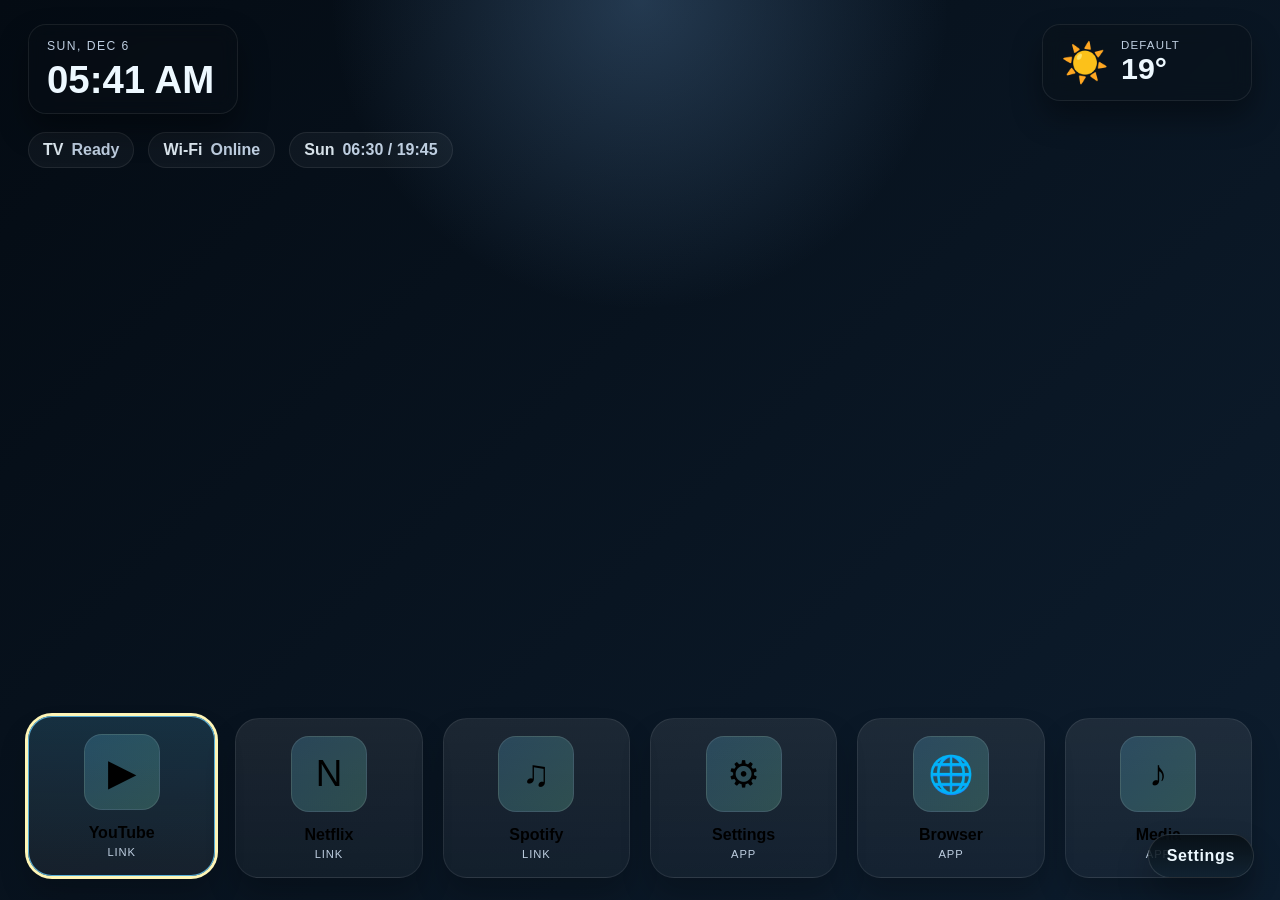
==== TVLauncherApp/index.html @ 97aa2cc9 "Create a separate TV Launcher app in parallel with the existing Bazaar and URL Viewer apps without r" ====
<!DOCTYPE html>
<html lang="en">
  <head>
    <meta charset="UTF-8" />
    <meta name="viewport" content="width=device-width, initial-scale=1.0" />
    <title>TV Launcher</title>
    <link rel="stylesheet" href="styles.css" />
  </head>
  <body>
    <div class="app-shell">
      <header class="topbar">
        <div class="clock-panel panel">
          <div id="dateText" class="date-label">Loading date...</div>
          <div id="timeText" class="time-value">--:--</div>
        </div>

        <div class="weather-panel panel" aria-live="polite">
          <div id="weatherIcon" class="weather-icon" aria-hidden="true">☀️</div>
          <div class="weather-copy">
            <div id="weatherLocation" class="weather-location">Locating...</div>
            <div id="weatherTemp" class="weather-temp">--°</div>
          </div>
        </div>
      </header>

      <main class="content">
        <div class="status-row">
          <div class="status-pill"><span>TV</span><strong id="tvStatus">Ready</strong></div>
          <div class="status-pill"><span>Wi‑Fi</span><strong id="networkStatus">Checking...</strong></div>
          <div class="status-pill"><span>Sun</span><strong id="sunStatus">--:--</strong></div>
        </div>

        <section id="launcherGrid" class="launcher-grid" aria-label="TV app grid"></section>
      </main>

      <button id="settingsToggle" class="settings-toggle" type="button">Settings</button>

      <aside id="settingsPanel" class="settings-panel hidden" aria-label="TV Launcher settings">
        <div class="panel-header">
          <h2>Custom apps</h2>
          <button id="closeSettings" class="close-button" type="button" aria-label="Close settings">✕</button>
        </div>

        <form id="addAppForm" class="add-app-form">
          <label>
            App name
            <input id="appName" type="text" maxlength="24" placeholder="Prime Video" required />
          </label>

          <label>
            Icon
            <input id="appIcon" type="text" maxlength="2" value="▶" placeholder="▶" />
          </label>

          <label>
            URL or app ID
            <input id="appTarget" type="text" required placeholder="https://example.com or com.app.id" />
          </label>

          <div class="radio-row">
            <label class="radio-option">
              <input type="radio" name="launchType" value="url" checked />
              <span>URL</span>
            </label>
            <label class="radio-option">
              <input type="radio" name="launchType" value="app" />
              <span>App ID</span>
            </label>
          </div>

          <button type="submit" class="primary-button">Add app</button>
        </form>

        <div class="saved-apps-wrap">
          <h3>Saved apps</h3>
          <div id="appList" class="saved-apps"></div>
        </div>
      </aside>
    </div>

    <script src="app.js"></script>
  </body>
</html>
---- TVLauncherApp/styles.css ----
* {
  box-sizing: border-box;
}

:root {
  --bg-1: #040b13;
  --bg-2: #0d1d2e;
  --panel: rgba(18, 28, 39, 0.72);
  --panel-strong: rgba(7, 12, 18, 0.8);
  --tile: rgba(255, 255, 255, 0.06);
  --tile-hover: rgba(130, 200, 255, 0.16);
  --accent: #69d0ff;
  --accent-2: #8effd1;
  --text: #edf8ff;
  --muted: #becee0;
  --shadow: rgba(0, 0, 0, 0.36);
  --focus: #fff6b7;
}

html, body {
  margin: 0;
  width: 100%;
  height: 100%;
  color: var(--text);
  background:
    radial-gradient(circle at top, rgba(93, 138, 184, 0.34), transparent 28%),
    linear-gradient(135deg, var(--bg-1), var(--bg-2));
  font-family: "Segoe UI", Tahoma, sans-serif;
  overflow: hidden;
}

body {
  display: flex;
  align-items: center;
  justify-content: center;
}

button, input {
  font: inherit;
}

.app-shell {
  position: relative;
  width: 100vw;
  height: 100vh;
  padding: 24px 28px 22px;
  display: flex;
  flex-direction: column;
  gap: 18px;
}

.topbar {
  display: flex;
  justify-content: space-between;
  align-items: flex-start;
  gap: 16px;
}

.panel {
  background: rgba(10, 15, 22, 0.35);
  border: 1px solid rgba(255, 255, 255, 0.08);
  border-radius: 18px;
  box-shadow: 0 16px 30px var(--shadow);
  backdrop-filter: blur(10px);
}

.clock-panel {
  min-width: 210px;
  padding: 14px 18px;
}

.date-label {
  font-size: 0.76rem;
  letter-spacing: 0.12em;
  text-transform: uppercase;
  color: var(--muted);
}

.time-value {
  margin-top: 8px;
  font-size: clamp(2.2rem, 3vw, 3.8rem);
  font-weight: 700;
  line-height: 1;
}

.weather-panel {
  display: flex;
  align-items: center;
  gap: 12px;
  padding: 14px 18px;
  min-width: 210px;
}

.weather-icon {
  font-size: 2.4rem;
}

.weather-copy {
  display: flex;
  flex-direction: column;
}

.weather-location {
  font-size: 0.72rem;
  letter-spacing: 0.1em;
  text-transform: uppercase;
  color: var(--muted);
}

.weather-temp {
  font-size: 1.9rem;
  font-weight: 700;
}

.content {
  flex: 1;
  display: flex;
  flex-direction: column;
  justify-content: space-between;
  gap: 20px;
}

.status-row {
  display: flex;
  gap: 14px;
  flex-wrap: wrap;
}

.status-pill {
  display: inline-flex;
  align-items: center;
  gap: 8px;
  border-radius: 999px;
  border: 1px solid rgba(255, 255, 255, 0.08);
  background: rgba(255,255,255,0.04);
  padding: 8px 14px;
  color: var(--muted);
}

.status-pill span {
  color: var(--text);
  opacity: 0.9;
  font-weight: 600;
}

.launcher-grid {
  display: grid;
  grid-template-columns: repeat(auto-fit, minmax(170px, 1fr));
  gap: 20px;
  align-content: center;
  padding-top: 8px;
}

.app-tile {
  display: flex;
  flex-direction: column;
  align-items: center;
  justify-content: center;
  text-align: center;
  min-height: 160px;
  border-radius: 24px;
  background: linear-gradient(180deg, rgba(255,255,255,0.08), rgba(255,255,255,0.04));
  border: 1px solid rgba(255,255,255,0.08);
  box-shadow: 0 18px 30px rgba(0,0,0,0.2);
  cursor: pointer;
  outline: none;
  transition: transform 150ms ease, border-color 150ms ease, background 150ms ease;
}

.app-tile:hover,
.app-tile:focus-visible,
.app-tile.active {
  transform: translateY(-2px);
  border-color: rgba(105, 208, 255, 0.8);
  background: linear-gradient(180deg, rgba(105, 208, 255, 0.16), rgba(255, 255, 255, 0.06));
}

.app-tile:focus-visible,
.app-tile.active {
  box-shadow: 0 0 0 3px var(--focus), 0 18px 30px rgba(0,0,0,0.2);
}

.app-icon {
  width: 76px;
  height: 76px;
  display: grid;
  place-items: center;
  border-radius: 18px;
  background: linear-gradient(135deg, rgba(105,208,255,0.2), rgba(142,255,209,0.2));
  border: 1px solid rgba(255,255,255,0.1);
  font-size: 2.3rem;
  margin-bottom: 14px;
}

.app-name {
  font-weight: 600;
  font-size: 1rem;
}

.app-type {
  margin-top: 4px;
  font-size: 0.7rem;
  letter-spacing: 0.08em;
  text-transform: uppercase;
  color: var(--muted);
}

.settings-toggle {
  position: absolute;
  right: 26px;
  bottom: 22px;
  border: 1px solid rgba(255,255,255,0.12);
  background: linear-gradient(180deg, rgba(7, 14, 20, 0.9), rgba(16, 34, 48, 0.84));
  color: var(--text);
  border-radius: 999px;
  padding: 12px 18px;
  font-weight: 700;
  letter-spacing: 0.04em;
  cursor: pointer;
  box-shadow: 0 18px 34px rgba(0,0,0,0.24);
}

.settings-toggle:focus-visible,
.close-button:focus-visible,
.primary-button:focus-visible,
input:focus-visible,
button:focus-visible {
  box-shadow: 0 0 0 3px var(--focus);
  outline: none;
}

.settings-panel {
  position: absolute;
  right: 22px;
  bottom: 70px;
  width: min(420px, calc(100vw - 42px));
  padding: 16px 16px 12px;
  border-radius: 22px;
  background: rgba(8, 15, 22, 0.94);
  border: 1px solid rgba(255,255,255,0.1);
  box-shadow: 0 30px 52px rgba(0,0,0,0.42);
  backdrop-filter: blur(12px);
  transition: opacity 180ms ease, transform 180ms ease;
}

.settings-panel.hidden {
  opacity: 0;
  pointer-events: none;
  transform: translateY(10px) scale(0.98);
}

.panel-header {
  display: flex;
  justify-content: space-between;
  align-items: center;
  margin-bottom: 12px;
}

.panel-header h2 {
  margin: 0;
  font-size: 1.2rem;
}

.close-button {
  width: 32px;
  height: 32px;
  border-radius: 50%;
  border: 1px solid rgba(255,255,255,0.12);
  background: transparent;
  color: var(--text);
  cursor: pointer;
}

.add-app-form {
  display: flex;
  flex-direction: column;
  gap: 12px;
  margin-bottom: 16px;
  padding-bottom: 12px;
  border-bottom: 1px solid rgba(255,255,255,0.08);
}

.add-app-form label {
  display: flex;
  flex-direction: column;
  gap: 6px;
  font-size: 0.84rem;
  color: var(--muted);
}

.add-app-form input {
  border: 1px solid rgba(255,255,255,0.08);
  border-radius: 10px;
  background: rgba(255,255,255,0.04);
  color: var(--text);
  padding: 10px 12px;
}

.radio-row {
  display: flex;
  gap: 16px;
}

.radio-option {
  display: inline-flex !important;
  flex-direction: row !important;
  align-items: center;
  gap: 8px;
}

.radio-option input {
  width: 18px;
  height: 18px;
}

.primary-button {
  border: none;
  border-radius: 12px;
  padding: 10px 12px;
  background: linear-gradient(135deg, var(--accent), var(--accent-2));
  color: #062032;
  font-weight: 700;
  cursor: pointer;
}

.saved-apps-wrap h3 {
  margin: 0 0 8px;
  font-size: 1rem;
}

.saved-apps {
  display: flex;
  flex-direction: column;
  gap: 8px;
  max-height: 260px;
  overflow: auto;
}

.saved-app {
  display: flex;
  align-items: center;
  justify-content: space-between;
  gap: 10px;
  background: rgba(255,255,255,0.04);
  border: 1px solid rgba(255,255,255,0.06);
  border-radius: 12px;
  padding: 10px 12px;
}

.saved-app-name {
  display: flex;
  align-items: center;
  gap: 10px;
  font-weight: 600;
}

.saved-app-icon {
  width: 30px;
  height: 30px;
  display: grid;
  place-items: center;
  border-radius: 8px;
  background: rgba(105, 208, 255, 0.14);
}

.remove-app {
  border: 1px solid rgba(255, 123, 123, 0.4);
  background: rgba(255, 123, 123, 0.08);
  border-radius: 8px;
  color: #ffd1d1;
  padding: 7px 10px;
  cursor: pointer;
}

@media (max-width: 760px) {
  .app-shell {
    padding: 16px 16px 20px;
  }

  .topbar {
    flex-direction: column;
    align-items: stretch;
  }

  .clock-panel,
  .weather-panel {
    width: 100%;
  }

  .launcher-grid {
    grid-template-columns: repeat(2, minmax(130px, 1fr));
  }

  .settings-panel {
    right: 10px;
    bottom: 60px;
    width: calc(100vw - 20px);
  }
}
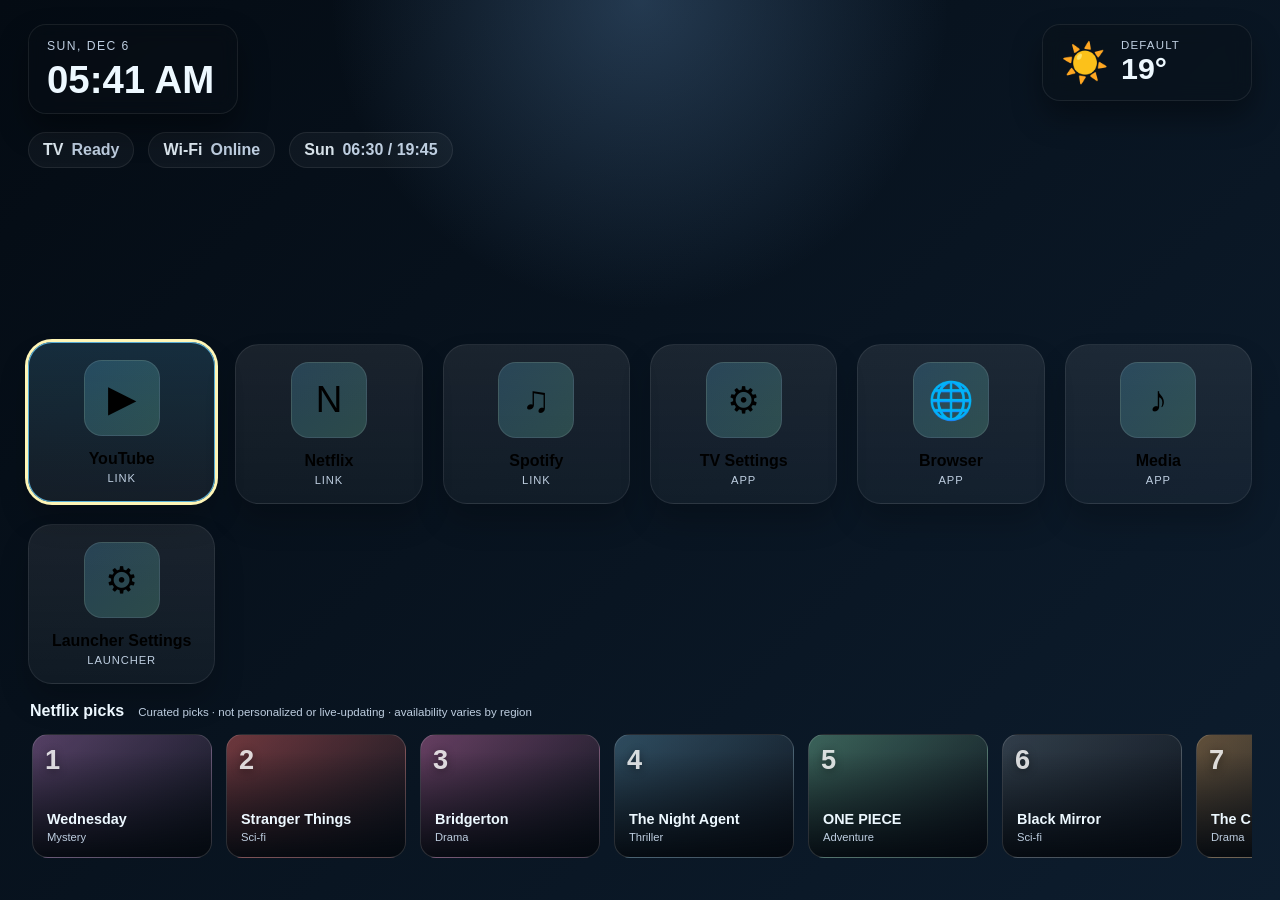
==== commit ca9ee0a1: "Add Netflix picks and settings app tile Co-authored-by: Copilot App <223556219+Copilot@users.noreply" ====
--- a/TVLauncherApp/index.html
+++ b/TVLauncherApp/index.html
@@ -33,7 +33,13 @@
         <section id="launcherGrid" class="launcher-grid" aria-label="TV app grid"></section>
       </main>
 
-      <button id="settingsToggle" class="settings-toggle" type="button">Settings</button>
+      <section class="recommendations" aria-labelledby="recommendationsTitle">
+        <div class="recommendations-heading">
+          <h2 id="recommendationsTitle">Netflix picks</h2>
+          <span>Curated picks · not personalized or live-updating · availability varies by region</span>
+        </div>
+        <div id="recommendationsList" class="recommendations-list" aria-label="Netflix title picks"></div>
+      </section>
 
       <aside id="settingsPanel" class="settings-panel hidden" aria-label="TV Launcher settings">
         <div class="panel-header">
--- a/TVLauncherApp/styles.css
+++ b/TVLauncherApp/styles.css
@@ -114,6 +114,7 @@
 
 .content {
   flex: 1;
+  min-height: 0;
   display: flex;
   flex-direction: column;
   justify-content: space-between;
@@ -149,6 +150,7 @@
   gap: 20px;
   align-content: center;
   padding-top: 8px;
+  min-height: 0;
 }
 
 .app-tile {
@@ -205,22 +207,86 @@
   color: var(--muted);
 }
 
-.settings-toggle {
+.recommendations {
+  flex: 0 0 auto;
+  min-height: 176px;
+}
+
+.recommendations-heading {
+  display: flex;
+  align-items: baseline;
+  gap: 14px;
+  margin: 0 0 6px 2px;
+}
+
+.recommendations-heading h2 {
+  margin: 0;
+  font-size: 1rem;
+}
+
+.recommendations-heading span {
+  color: var(--muted);
+  font-size: 0.72rem;
+}
+
+.recommendations-list {
+  display: flex;
+  gap: 14px;
+  overflow-x: auto;
+  padding: 8px 4px 14px;
+  scrollbar-width: thin;
+}
+
+.recommendation-card {
+  position: relative;
+  flex: 0 0 180px;
+  min-height: 124px;
+  display: flex;
+  flex-direction: column;
+  justify-content: flex-end;
+  align-items: flex-start;
+  gap: 4px;
+  overflow: hidden;
+  padding: 14px;
+  border: 1px solid rgba(255,255,255,0.14);
+  border-radius: 16px;
+  color: var(--text);
+  background:
+    linear-gradient(0deg, rgba(3, 8, 14, 0.92), rgba(3, 8, 14, 0.06) 86%),
+    linear-gradient(135deg, var(--poster-color), #101722);
+  text-align: left;
+  cursor: pointer;
+  transition: transform 150ms ease, border-color 150ms ease;
+}
+
+.recommendation-card:hover,
+.recommendation-card:focus-visible {
+  transform: translateY(-2px);
+  border-color: var(--accent);
+  outline: 3px solid var(--focus);
+  outline-offset: 1px;
+}
+
+.recommendation-rank {
   position: absolute;
-  right: 26px;
-  bottom: 22px;
-  border: 1px solid rgba(255,255,255,0.12);
-  background: linear-gradient(180deg, rgba(7, 14, 20, 0.9), rgba(16, 34, 48, 0.84));
-  color: var(--text);
-  border-radius: 999px;
-  padding: 12px 18px;
+  top: 9px;
+  left: 12px;
+  color: rgba(255,255,255,0.82);
+  font-size: 1.7rem;
+  font-weight: 800;
+  text-shadow: 0 2px 8px rgba(0,0,0,0.4);
+}
+
+.recommendation-title {
+  font-size: 0.9rem;
   font-weight: 700;
-  letter-spacing: 0.04em;
-  cursor: pointer;
-  box-shadow: 0 18px 34px rgba(0,0,0,0.24);
-}
-
-.settings-toggle:focus-visible,
+}
+
+.recommendation-genre {
+  color: var(--muted);
+  font-size: 0.7rem;
+}
+
 .close-button:focus-visible,
 .primary-button:focus-visible,
 input:focus-visible,
@@ -389,6 +455,21 @@
 
   .launcher-grid {
     grid-template-columns: repeat(2, minmax(130px, 1fr));
+    overflow-y: auto;
+  }
+
+  .recommendations {
+    min-height: 158px;
+  }
+
+  .recommendation-card {
+    flex-basis: 145px;
+    min-height: 108px;
+  }
+
+  .recommendations-heading {
+    flex-direction: column;
+    gap: 3px;
   }
 
   .settings-panel {
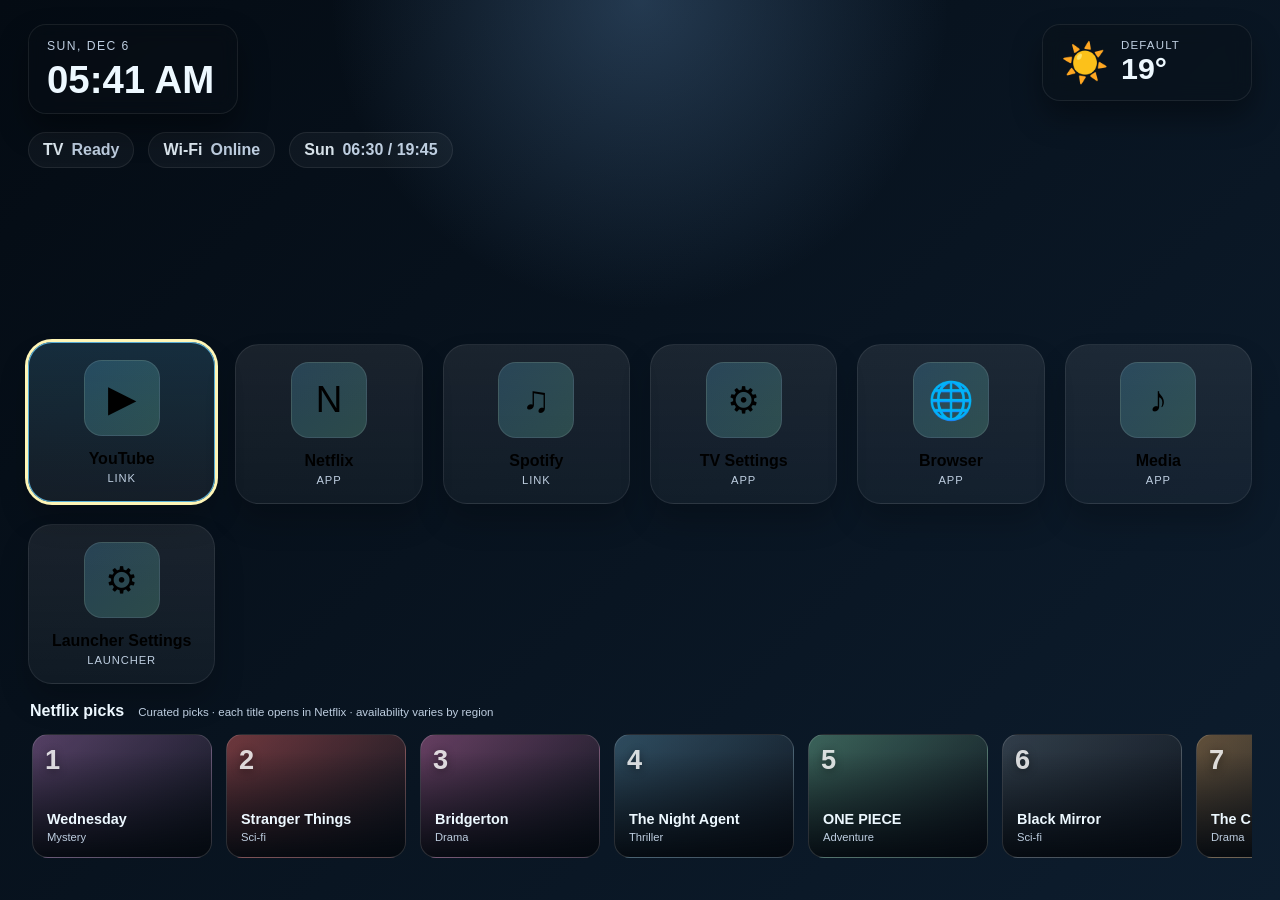
==== commit 89109796: "Deep-link Netflix picks into the app Co-authored-by: Copilot App <223556219+Copilot@users.noreply.gi" ====
--- a/TVLauncherApp/index.html
+++ b/TVLauncherApp/index.html
@@ -36,7 +36,7 @@
       <section class="recommendations" aria-labelledby="recommendationsTitle">
         <div class="recommendations-heading">
           <h2 id="recommendationsTitle">Netflix picks</h2>
-          <span>Curated picks · not personalized or live-updating · availability varies by region</span>
+          <span>Curated picks · each title opens in Netflix · availability varies by region</span>
         </div>
         <div id="recommendationsList" class="recommendations-list" aria-label="Netflix title picks"></div>
       </section>
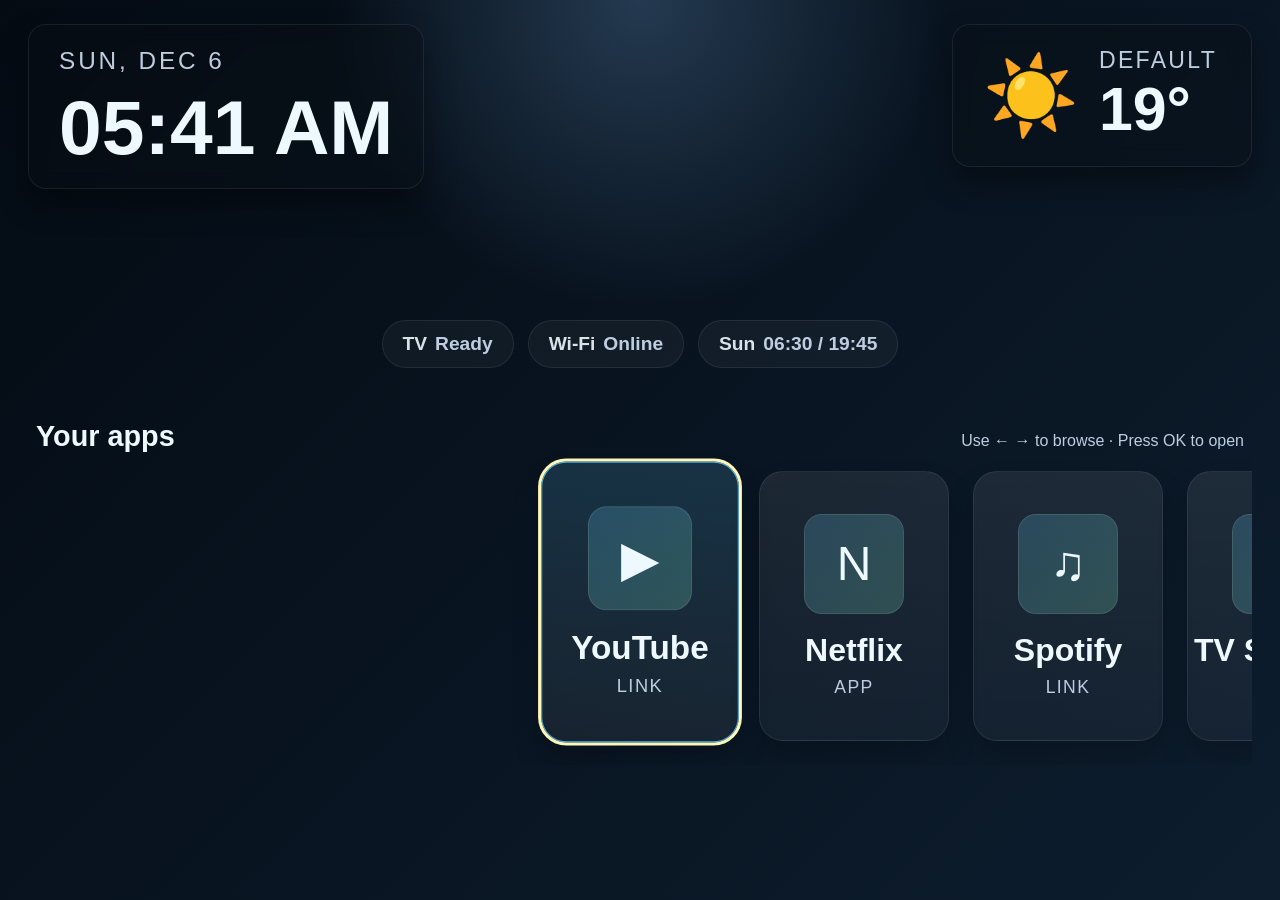
==== commit ba483c80: "Replace Netflix picks with app carousel Co-authored-by: Copilot App <223556219+Copilot@users.noreply" ====
--- a/TVLauncherApp/index.html
+++ b/TVLauncherApp/index.html
@@ -30,16 +30,14 @@
           <div class="status-pill"><span>Sun</span><strong id="sunStatus">--:--</strong></div>
         </div>
 
-        <section id="launcherGrid" class="launcher-grid" aria-label="TV app grid"></section>
+        <section class="app-carousel" aria-labelledby="appsTitle">
+          <div class="carousel-heading">
+            <h1 id="appsTitle">Your apps</h1>
+            <span>Use ← → to browse · Press OK to open</span>
+          </div>
+          <div id="launcherGrid" class="launcher-grid" aria-label="TV app carousel"></div>
+        </section>
       </main>
-
-      <section class="recommendations" aria-labelledby="recommendationsTitle">
-        <div class="recommendations-heading">
-          <h2 id="recommendationsTitle">Netflix picks</h2>
-          <span>Curated picks · each title opens in Netflix · availability varies by region</span>
-        </div>
-        <div id="recommendationsList" class="recommendations-list" aria-label="Netflix title picks"></div>
-      </section>
 
       <aside id="settingsPanel" class="settings-panel hidden" aria-label="TV Launcher settings">
         <div class="panel-header">
--- a/TVLauncherApp/styles.css
+++ b/TVLauncherApp/styles.css
@@ -65,20 +65,20 @@
 }
 
 .clock-panel {
-  min-width: 210px;
-  padding: 14px 18px;
+  min-width: 300px;
+  padding: 22px 30px;
 }
 
 .date-label {
-  font-size: 0.76rem;
+  font-size: 1.52rem;
   letter-spacing: 0.12em;
   text-transform: uppercase;
   color: var(--muted);
 }
 
 .time-value {
-  margin-top: 8px;
-  font-size: clamp(2.2rem, 3vw, 3.8rem);
+  margin-top: 14px;
+  font-size: clamp(4.4rem, 6vw, 7.6rem);
   font-weight: 700;
   line-height: 1;
 }
@@ -86,13 +86,13 @@
 .weather-panel {
   display: flex;
   align-items: center;
-  gap: 12px;
-  padding: 14px 18px;
-  min-width: 210px;
+  gap: 20px;
+  padding: 22px 30px;
+  min-width: 300px;
 }
 
 .weather-icon {
-  font-size: 2.4rem;
+  font-size: 4.8rem;
 }
 
 .weather-copy {
@@ -101,14 +101,14 @@
 }
 
 .weather-location {
-  font-size: 0.72rem;
+  font-size: 1.44rem;
   letter-spacing: 0.1em;
   text-transform: uppercase;
   color: var(--muted);
 }
 
 .weather-temp {
-  font-size: 1.9rem;
+  font-size: 3.8rem;
   font-weight: 700;
 }
 
@@ -117,14 +117,15 @@
   min-height: 0;
   display: flex;
   flex-direction: column;
-  justify-content: space-between;
-  gap: 20px;
+  justify-content: center;
+  gap: 34px;
 }
 
 .status-row {
   display: flex;
   gap: 14px;
   flex-wrap: wrap;
+  justify-content: center;
 }
 
 .status-pill {
@@ -134,8 +135,9 @@
   border-radius: 999px;
   border: 1px solid rgba(255, 255, 255, 0.08);
   background: rgba(255,255,255,0.04);
-  padding: 8px 14px;
-  color: var(--muted);
+  padding: 12px 20px;
+  color: var(--muted);
+  font-size: 1.2rem;
 }
 
 .status-pill span {
@@ -145,34 +147,68 @@
 }
 
 .launcher-grid {
-  display: grid;
-  grid-template-columns: repeat(auto-fit, minmax(170px, 1fr));
-  gap: 20px;
-  align-content: center;
-  padding-top: 8px;
+  display: flex;
+  gap: 24px;
+  overflow-x: auto;
+  overflow-y: hidden;
+  padding: 18px calc((100% - var(--tile-width)) / 2) 24px;
   min-height: 0;
+  scroll-behavior: smooth;
+  scroll-snap-type: x mandatory;
+  scrollbar-width: none;
+}
+
+.launcher-grid::-webkit-scrollbar {
+  display: none;
+}
+
+.app-carousel {
+  --tile-width: clamp(190px, 14vw, 250px);
+  width: 100%;
+  margin-top: 18px;
+}
+
+.carousel-heading {
+  display: flex;
+  align-items: baseline;
+  justify-content: space-between;
+  gap: 16px;
+  margin: 0 8px;
+}
+
+.carousel-heading h1 {
+  margin: 0;
+  font-size: 1.8rem;
+}
+
+.carousel-heading span {
+  color: var(--muted);
+  font-size: 1rem;
 }
 
 .app-tile {
+  flex: 0 0 var(--tile-width);
   display: flex;
   flex-direction: column;
   align-items: center;
   justify-content: center;
   text-align: center;
-  min-height: 160px;
+  min-height: 270px;
   border-radius: 24px;
   background: linear-gradient(180deg, rgba(255,255,255,0.08), rgba(255,255,255,0.04));
   border: 1px solid rgba(255,255,255,0.08);
   box-shadow: 0 18px 30px rgba(0,0,0,0.2);
+  color: var(--text);
   cursor: pointer;
   outline: none;
   transition: transform 150ms ease, border-color 150ms ease, background 150ms ease;
+  scroll-snap-align: center;
 }
 
 .app-tile:hover,
 .app-tile:focus-visible,
 .app-tile.active {
-  transform: translateY(-2px);
+  transform: translateY(-4px) scale(1.04);
   border-color: rgba(105, 208, 255, 0.8);
   background: linear-gradient(180deg, rgba(105, 208, 255, 0.16), rgba(255, 255, 255, 0.06));
 }
@@ -183,108 +219,28 @@
 }
 
 .app-icon {
-  width: 76px;
-  height: 76px;
+  width: 100px;
+  height: 100px;
   display: grid;
   place-items: center;
   border-radius: 18px;
   background: linear-gradient(135deg, rgba(105,208,255,0.2), rgba(142,255,209,0.2));
   border: 1px solid rgba(255,255,255,0.1);
-  font-size: 2.3rem;
-  margin-bottom: 14px;
+  font-size: 3rem;
+  margin-bottom: 18px;
 }
 
 .app-name {
   font-weight: 600;
-  font-size: 1rem;
+  font-size: 2rem;
 }
 
 .app-type {
-  margin-top: 4px;
-  font-size: 0.7rem;
+  margin-top: 8px;
+  font-size: 1.1rem;
   letter-spacing: 0.08em;
   text-transform: uppercase;
   color: var(--muted);
-}
-
-.recommendations {
-  flex: 0 0 auto;
-  min-height: 176px;
-}
-
-.recommendations-heading {
-  display: flex;
-  align-items: baseline;
-  gap: 14px;
-  margin: 0 0 6px 2px;
-}
-
-.recommendations-heading h2 {
-  margin: 0;
-  font-size: 1rem;
-}
-
-.recommendations-heading span {
-  color: var(--muted);
-  font-size: 0.72rem;
-}
-
-.recommendations-list {
-  display: flex;
-  gap: 14px;
-  overflow-x: auto;
-  padding: 8px 4px 14px;
-  scrollbar-width: thin;
-}
-
-.recommendation-card {
-  position: relative;
-  flex: 0 0 180px;
-  min-height: 124px;
-  display: flex;
-  flex-direction: column;
-  justify-content: flex-end;
-  align-items: flex-start;
-  gap: 4px;
-  overflow: hidden;
-  padding: 14px;
-  border: 1px solid rgba(255,255,255,0.14);
-  border-radius: 16px;
-  color: var(--text);
-  background:
-    linear-gradient(0deg, rgba(3, 8, 14, 0.92), rgba(3, 8, 14, 0.06) 86%),
-    linear-gradient(135deg, var(--poster-color), #101722);
-  text-align: left;
-  cursor: pointer;
-  transition: transform 150ms ease, border-color 150ms ease;
-}
-
-.recommendation-card:hover,
-.recommendation-card:focus-visible {
-  transform: translateY(-2px);
-  border-color: var(--accent);
-  outline: 3px solid var(--focus);
-  outline-offset: 1px;
-}
-
-.recommendation-rank {
-  position: absolute;
-  top: 9px;
-  left: 12px;
-  color: rgba(255,255,255,0.82);
-  font-size: 1.7rem;
-  font-weight: 800;
-  text-shadow: 0 2px 8px rgba(0,0,0,0.4);
-}
-
-.recommendation-title {
-  font-size: 0.9rem;
-  font-weight: 700;
-}
-
-.recommendation-genre {
-  color: var(--muted);
-  font-size: 0.7rem;
 }
 
 .close-button:focus-visible,
@@ -451,23 +407,27 @@
   .clock-panel,
   .weather-panel {
     width: 100%;
+    min-width: 0;
   }
 
   .launcher-grid {
-    grid-template-columns: repeat(2, minmax(130px, 1fr));
-    overflow-y: auto;
-  }
-
-  .recommendations {
-    min-height: 158px;
-  }
-
-  .recommendation-card {
-    flex-basis: 145px;
-    min-height: 108px;
-  }
-
-  .recommendations-heading {
+    gap: 14px;
+  }
+
+  .app-carousel {
+    --tile-width: 220px;
+  }
+
+  .app-tile {
+    flex-basis: min(68vw, 220px);
+    min-height: 220px;
+  }
+
+  .app-name {
+    font-size: 1.5rem;
+  }
+
+  .carousel-heading {
     flex-direction: column;
     gap: 3px;
   }
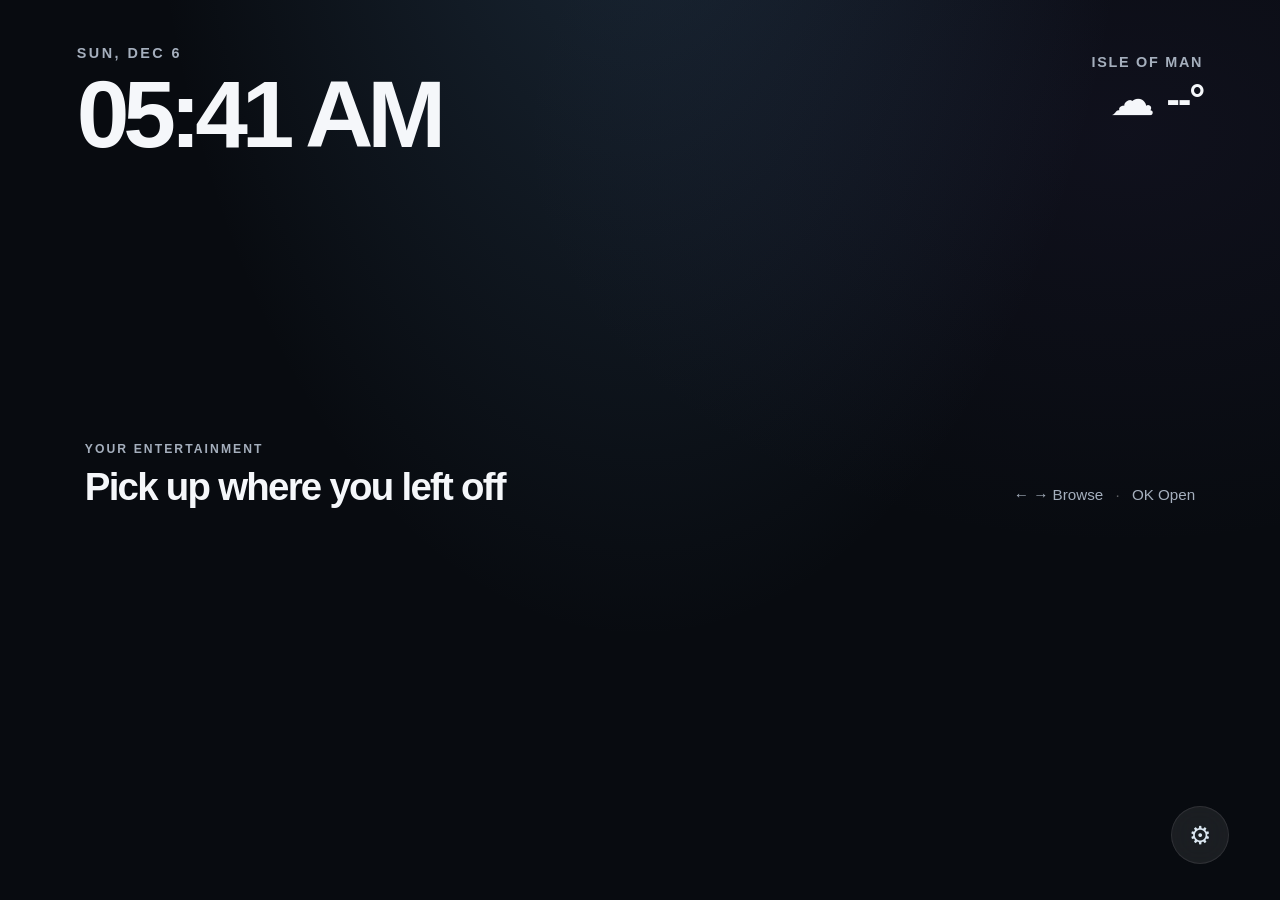
==== commit 62c42f24: "Release TV Launcher 1.0.17 Co-authored-by: Copilot App <223556219+Copilot@users.noreply.github.com>" ====
--- a/TVLauncherApp/index.html
+++ b/TVLauncherApp/index.html
@@ -9,31 +9,28 @@
   <body>
     <div class="app-shell">
       <header class="topbar">
-        <div class="clock-panel panel">
+        <div class="clock-panel">
           <div id="dateText" class="date-label">Loading date...</div>
           <div id="timeText" class="time-value">--:--</div>
         </div>
 
-        <div class="weather-panel panel" aria-live="polite">
-          <div id="weatherIcon" class="weather-icon" aria-hidden="true">☀️</div>
-          <div class="weather-copy">
-            <div id="weatherLocation" class="weather-location">Locating...</div>
+        <div class="weather-panel" aria-live="polite">
+          <div id="weatherLocation" class="weather-location">Isle of Man</div>
+          <div class="weather-reading">
+            <div id="weatherIcon" class="weather-icon" aria-hidden="true">☀️</div>
             <div id="weatherTemp" class="weather-temp">--°</div>
           </div>
         </div>
       </header>
 
       <main class="content">
-        <div class="status-row">
-          <div class="status-pill"><span>TV</span><strong id="tvStatus">Ready</strong></div>
-          <div class="status-pill"><span>Wi‑Fi</span><strong id="networkStatus">Checking...</strong></div>
-          <div class="status-pill"><span>Sun</span><strong id="sunStatus">--:--</strong></div>
-        </div>
-
         <section class="app-carousel" aria-labelledby="appsTitle">
           <div class="carousel-heading">
-            <h1 id="appsTitle">Your apps</h1>
-            <span>Use ← → to browse · Press OK to open</span>
+            <div>
+              <span class="eyebrow">YOUR ENTERTAINMENT</span>
+              <h1 id="appsTitle">Pick up where you left off</h1>
+            </div>
+            <span class="browse-hint">← → Browse <span class="hint-divider">·</span> OK Open</span>
           </div>
           <div id="launcherGrid" class="launcher-grid" aria-label="TV app carousel"></div>
         </section>
@@ -41,47 +38,37 @@
 
       <aside id="settingsPanel" class="settings-panel hidden" aria-label="TV Launcher settings">
         <div class="panel-header">
-          <h2>Custom apps</h2>
+          <div>
+            <span class="eyebrow">PERSONALISE</span>
+            <h2>Home screen</h2>
+          </div>
+          <span class="back-hint">BACK to close</span>
           <button id="closeSettings" class="close-button" type="button" aria-label="Close settings">✕</button>
         </div>
 
-        <form id="addAppForm" class="add-app-form">
-          <label>
-            App name
-            <input id="appName" type="text" maxlength="24" placeholder="Prime Video" required />
-          </label>
+        <section class="saved-apps-wrap" aria-labelledby="appsOnHomeTitle">
+          <div class="settings-copy">
+            <h3 id="appsOnHomeTitle">Apps on your home screen</h3>
+            <p>Choose which apps appear in your launcher.</p>
+            <div id="settingsStatus" class="settings-status" role="status" aria-live="polite">Finding apps on this TV…</div>
+          </div>
+          <div id="appList" class="saved-apps"></div>
+        </section>
 
-          <label>
-            Icon
-            <input id="appIcon" type="text" maxlength="2" value="▶" placeholder="▶" />
-          </label>
+        <button id="returnHome" class="return-home-button" type="button">
+          <span aria-hidden="true">⌂</span>
+          <span>Return to LG Home</span>
+          <span class="button-arrow" aria-hidden="true">↗</span>
+        </button>
+      </aside>
 
-          <label>
-            URL or app ID
-            <input id="appTarget" type="text" required placeholder="https://example.com or com.app.id" />
-          </label>
-
-          <div class="radio-row">
-            <label class="radio-option">
-              <input type="radio" name="launchType" value="url" checked />
-              <span>URL</span>
-            </label>
-            <label class="radio-option">
-              <input type="radio" name="launchType" value="app" />
-              <span>App ID</span>
-            </label>
-          </div>
-
-          <button type="submit" class="primary-button">Add app</button>
-        </form>
-
-        <div class="saved-apps-wrap">
-          <h3>Saved apps</h3>
-          <div id="appList" class="saved-apps"></div>
-        </div>
-      </aside>
+      <button id="openSettings" class="settings-toggle" type="button" aria-label="Home screen settings">
+        <span aria-hidden="true">⚙</span>
+      </button>
+      <div id="launchStatus" class="launch-status" role="status" aria-live="polite"></div>
     </div>
 
+    <script src="webOSTV.js"></script>
     <script src="app.js"></script>
   </body>
 </html>
--- a/TVLauncherApp/styles.css
+++ b/TVLauncherApp/styles.css
@@ -3,156 +3,152 @@
 }
 
 :root {
-  --bg-1: #040b13;
-  --bg-2: #0d1d2e;
-  --panel: rgba(18, 28, 39, 0.72);
-  --panel-strong: rgba(7, 12, 18, 0.8);
-  --tile: rgba(255, 255, 255, 0.06);
-  --tile-hover: rgba(130, 200, 255, 0.16);
-  --accent: #69d0ff;
-  --accent-2: #8effd1;
-  --text: #edf8ff;
-  --muted: #becee0;
-  --shadow: rgba(0, 0, 0, 0.36);
-  --focus: #fff6b7;
-}
-
-html, body {
-  margin: 0;
+  --bg: #080b10;
+  --surface: rgba(255, 255, 255, 0.055);
+  --surface-strong: rgba(17, 22, 31, 0.97);
+  --line: rgba(255, 255, 255, 0.09);
+  --text: #f5f7fa;
+  --muted: #a5afbd;
+  --accent: #9ad8ff;
+  --focus: #c8edff;
+  --tile-width: clamp(190px, 15vw, 252px);
+}
+
+html,
+body {
   width: 100%;
   height: 100%;
+  margin: 0;
+  overflow: hidden;
   color: var(--text);
   background:
-    radial-gradient(circle at top, rgba(93, 138, 184, 0.34), transparent 28%),
-    linear-gradient(135deg, var(--bg-1), var(--bg-2));
+    radial-gradient(ellipse at 50% -30%, rgba(87, 136, 181, 0.24), transparent 55%),
+    radial-gradient(ellipse at 88% 15%, rgba(83, 67, 140, 0.1), transparent 38%),
+    var(--bg);
   font-family: "Segoe UI", Tahoma, sans-serif;
-  overflow: hidden;
-}
-
-body {
-  display: flex;
-  align-items: center;
-  justify-content: center;
-}
-
-button, input {
+}
+
+button {
+  color: inherit;
   font: inherit;
 }
 
 .app-shell {
   position: relative;
+  display: flex;
   width: 100vw;
   height: 100vh;
-  padding: 24px 28px 22px;
-  display: flex;
   flex-direction: column;
-  gap: 18px;
+  padding: clamp(30px, 5vh, 64px) clamp(34px, 6vw, 104px);
 }
 
 .topbar {
   display: flex;
+  align-items: flex-start;
   justify-content: space-between;
-  align-items: flex-start;
-  gap: 16px;
-}
-
-.panel {
-  background: rgba(10, 15, 22, 0.35);
-  border: 1px solid rgba(255, 255, 255, 0.08);
-  border-radius: 18px;
-  box-shadow: 0 16px 30px var(--shadow);
-  backdrop-filter: blur(10px);
-}
-
-.clock-panel {
-  min-width: 300px;
-  padding: 22px 30px;
-}
-
-.date-label {
-  font-size: 1.52rem;
+  gap: 24px;
+}
+
+.clock-panel,
+.weather-panel {
+  display: flex;
+  flex-direction: column;
+}
+
+.date-label,
+.weather-location,
+.eyebrow {
+  color: var(--muted);
+  font-size: 0.9rem;
+  font-weight: 650;
+  letter-spacing: 0.17em;
+  text-transform: uppercase;
+}
+
+.time-value {
+  margin-top: 6px;
+  font-size: clamp(3.7rem, 7.4vw, 7rem);
+  font-weight: 650;
+  letter-spacing: -0.065em;
+  line-height: 1;
+  font-variant-numeric: tabular-nums;
+}
+
+.weather-panel {
+  align-items: flex-end;
+  gap: 3px;
+  padding-top: 9px;
+}
+
+.weather-location {
   letter-spacing: 0.12em;
-  text-transform: uppercase;
-  color: var(--muted);
-}
-
-.time-value {
-  margin-top: 14px;
-  font-size: clamp(4.4rem, 6vw, 7.6rem);
-  font-weight: 700;
-  line-height: 1;
-}
-
-.weather-panel {
+}
+
+.weather-reading {
   display: flex;
   align-items: center;
-  gap: 20px;
-  padding: 22px 30px;
-  min-width: 300px;
+  gap: 12px;
 }
 
 .weather-icon {
-  font-size: 4.8rem;
-}
-
-.weather-copy {
-  display: flex;
-  flex-direction: column;
-}
-
-.weather-location {
-  font-size: 1.44rem;
-  letter-spacing: 0.1em;
-  text-transform: uppercase;
-  color: var(--muted);
+  font-size: 2.8rem;
 }
 
 .weather-temp {
-  font-size: 3.8rem;
-  font-weight: 700;
+  font-size: 2.5rem;
+  font-weight: 600;
+  letter-spacing: -0.05em;
 }
 
 .content {
+  display: flex;
   flex: 1;
   min-height: 0;
-  display: flex;
-  flex-direction: column;
-  justify-content: center;
-  gap: 34px;
-}
-
-.status-row {
-  display: flex;
-  gap: 14px;
-  flex-wrap: wrap;
-  justify-content: center;
-}
-
-.status-pill {
-  display: inline-flex;
   align-items: center;
-  gap: 8px;
-  border-radius: 999px;
-  border: 1px solid rgba(255, 255, 255, 0.08);
-  background: rgba(255,255,255,0.04);
-  padding: 12px 20px;
-  color: var(--muted);
-  font-size: 1.2rem;
-}
-
-.status-pill span {
-  color: var(--text);
-  opacity: 0.9;
-  font-weight: 600;
+}
+
+.app-carousel {
+  width: 100%;
+  --tile-width: clamp(190px, 15vw, 252px);
+}
+
+.carousel-heading {
+  display: flex;
+  align-items: flex-end;
+  justify-content: space-between;
+  gap: 24px;
+  margin: 0 8px 18px;
+}
+
+.eyebrow {
+  font-size: 0.76rem;
+}
+
+.carousel-heading h1 {
+  margin: 8px 0 0;
+  font-size: clamp(2rem, 3vw, 3.2rem);
+  font-weight: 550;
+  letter-spacing: -0.045em;
+}
+
+.browse-hint {
+  padding-bottom: 6px;
+  color: var(--muted);
+  font-size: 0.95rem;
+}
+
+.hint-divider {
+  padding: 0 8px;
+  color: rgba(255, 255, 255, 0.35);
 }
 
 .launcher-grid {
   display: flex;
-  gap: 24px;
+  min-height: 0;
+  gap: clamp(14px, 1.6vw, 26px);
   overflow-x: auto;
   overflow-y: hidden;
-  padding: 18px calc((100% - var(--tile-width)) / 2) 24px;
-  min-height: 0;
+  padding: 20px calc((100% - var(--tile-width)) / 2) 30px;
   scroll-behavior: smooth;
   scroll-snap-type: x mandatory;
   scrollbar-width: none;
@@ -162,279 +158,344 @@
   display: none;
 }
 
-.app-carousel {
-  --tile-width: clamp(190px, 14vw, 250px);
-  width: 100%;
-  margin-top: 18px;
-}
-
-.carousel-heading {
-  display: flex;
-  align-items: baseline;
-  justify-content: space-between;
-  gap: 16px;
-  margin: 0 8px;
-}
-
-.carousel-heading h1 {
-  margin: 0;
-  font-size: 1.8rem;
-}
-
-.carousel-heading span {
-  color: var(--muted);
-  font-size: 1rem;
-}
-
 .app-tile {
+  display: flex;
   flex: 0 0 var(--tile-width);
-  display: flex;
+  min-height: clamp(245px, 29vh, 330px);
   flex-direction: column;
   align-items: center;
   justify-content: center;
-  text-align: center;
-  min-height: 270px;
-  border-radius: 24px;
-  background: linear-gradient(180deg, rgba(255,255,255,0.08), rgba(255,255,255,0.04));
-  border: 1px solid rgba(255,255,255,0.08);
-  box-shadow: 0 18px 30px rgba(0,0,0,0.2);
-  color: var(--text);
+  border: 1px solid var(--line);
+  border-radius: 26px;
+  outline: none;
+  background: linear-gradient(145deg, rgba(255, 255, 255, 0.09), rgba(255, 255, 255, 0.025));
+  box-shadow: 0 18px 46px rgba(0, 0, 0, 0.2);
   cursor: pointer;
-  outline: none;
-  transition: transform 150ms ease, border-color 150ms ease, background 150ms ease;
   scroll-snap-align: center;
+  transition: background 180ms ease, border-color 180ms ease, transform 180ms ease;
 }
 
 .app-tile:hover,
 .app-tile:focus-visible,
 .app-tile.active {
-  transform: translateY(-4px) scale(1.04);
-  border-color: rgba(105, 208, 255, 0.8);
-  background: linear-gradient(180deg, rgba(105, 208, 255, 0.16), rgba(255, 255, 255, 0.06));
+  transform: translateY(-7px) scale(1.045);
+  border-color: rgba(154, 216, 255, 0.78);
+  background: linear-gradient(145deg, rgba(154, 216, 255, 0.16), rgba(255, 255, 255, 0.055));
 }
 
 .app-tile:focus-visible,
 .app-tile.active {
-  box-shadow: 0 0 0 3px var(--focus), 0 18px 30px rgba(0,0,0,0.2);
+  box-shadow: 0 0 0 3px var(--focus), 0 22px 54px rgba(0, 0, 0, 0.36);
 }
 
 .app-icon {
-  width: 100px;
-  height: 100px;
+  position: relative;
   display: grid;
+  width: clamp(94px, 8vw, 132px);
+  height: clamp(94px, 8vw, 132px);
   place-items: center;
-  border-radius: 18px;
-  background: linear-gradient(135deg, rgba(105,208,255,0.2), rgba(142,255,209,0.2));
-  border: 1px solid rgba(255,255,255,0.1);
+  margin-bottom: 22px;
+  border: 1px solid rgba(255, 255, 255, 0.14);
+  border-radius: 25px;
+  background: linear-gradient(145deg, rgba(154, 216, 255, 0.2), rgba(255, 255, 255, 0.07));
   font-size: 3rem;
-  margin-bottom: 18px;
+  font-weight: 600;
+  box-shadow: 0 12px 28px rgba(0, 0, 0, 0.22);
+}
+
+.app-logo {
+  position: absolute;
+  inset: 0;
+  width: 100%;
+  height: 100%;
+  padding: 8px;
+  border-radius: inherit;
+  object-fit: contain;
 }
 
 .app-name {
-  font-weight: 600;
-  font-size: 2rem;
+  max-width: 90%;
+  font-size: clamp(1.3rem, 1.8vw, 1.8rem);
+  font-weight: 620;
+  letter-spacing: -0.02em;
+  text-align: center;
 }
 
 .app-type {
-  margin-top: 8px;
-  font-size: 1.1rem;
-  letter-spacing: 0.08em;
+  margin-top: 9px;
+  color: var(--muted);
+  font-size: 0.72rem;
+  font-weight: 650;
+  letter-spacing: 0.15em;
   text-transform: uppercase;
-  color: var(--muted);
-}
-
-.close-button:focus-visible,
-.primary-button:focus-visible,
-input:focus-visible,
-button:focus-visible {
+}
+
+.settings-toggle {
+  position: absolute;
+  right: clamp(24px, 4vw, 66px);
+  bottom: clamp(22px, 4vh, 44px);
+  display: grid;
+  width: 58px;
+  height: 58px;
+  place-items: center;
+  border: 1px solid var(--line);
+  border-radius: 50%;
+  outline: none;
+  background: rgba(255, 255, 255, 0.08);
+  color: #dce7f1;
+  cursor: pointer;
+  font-size: 1.55rem;
+  backdrop-filter: blur(18px);
+  transition: background 160ms ease, transform 160ms ease;
+}
+
+.settings-toggle:hover,
+.settings-toggle:focus-visible {
+  transform: scale(1.08);
+  background: rgba(154, 216, 255, 0.19);
   box-shadow: 0 0 0 3px var(--focus);
-  outline: none;
+}
+
+.launch-status {
+  position: absolute;
+  bottom: 34px;
+  left: clamp(34px, 6vw, 104px);
+  max-width: min(70vw, 640px);
+  padding: 12px 18px;
+  border: 1px solid rgba(255, 138, 138, 0.36);
+  border-radius: 14px;
+  background: rgba(56, 20, 26, 0.92);
+  color: #ffdada;
+  opacity: 0;
+  pointer-events: none;
+  transform: translateY(8px);
+  transition: opacity 160ms ease, transform 160ms ease;
+}
+
+.launch-status.visible {
+  opacity: 1;
+  transform: translateY(0);
 }
 
 .settings-panel {
   position: absolute;
-  right: 22px;
-  bottom: 70px;
-  width: min(420px, calc(100vw - 42px));
-  padding: 16px 16px 12px;
-  border-radius: 22px;
-  background: rgba(8, 15, 22, 0.94);
-  border: 1px solid rgba(255,255,255,0.1);
-  box-shadow: 0 30px 52px rgba(0,0,0,0.42);
-  backdrop-filter: blur(12px);
+  right: clamp(24px, 4vw, 66px);
+  bottom: clamp(92px, 12vh, 126px);
+  display: flex;
+  width: min(470px, calc(100vw - 36px));
+  max-height: min(76vh, 760px);
+  flex-direction: column;
+  overflow: hidden;
+  padding: 24px;
+  border: 1px solid rgba(255, 255, 255, 0.12);
+  border-radius: 26px;
+  background: var(--surface-strong);
+  box-shadow: 0 28px 80px rgba(0, 0, 0, 0.58);
+  backdrop-filter: blur(24px);
+  transform-origin: bottom right;
   transition: opacity 180ms ease, transform 180ms ease;
 }
 
 .settings-panel.hidden {
   opacity: 0;
   pointer-events: none;
-  transform: translateY(10px) scale(0.98);
+  transform: translateY(10px) scale(0.97);
 }
 
 .panel-header {
-  display: flex;
-  justify-content: space-between;
-  align-items: center;
-  margin-bottom: 12px;
-}
-
-.panel-header h2 {
-  margin: 0;
-  font-size: 1.2rem;
-}
-
-.close-button {
-  width: 32px;
-  height: 32px;
-  border-radius: 50%;
-  border: 1px solid rgba(255,255,255,0.12);
-  background: transparent;
-  color: var(--text);
-  cursor: pointer;
-}
-
-.add-app-form {
-  display: flex;
-  flex-direction: column;
-  gap: 12px;
-  margin-bottom: 16px;
-  padding-bottom: 12px;
-  border-bottom: 1px solid rgba(255,255,255,0.08);
-}
-
-.add-app-form label {
-  display: flex;
-  flex-direction: column;
-  gap: 6px;
-  font-size: 0.84rem;
-  color: var(--muted);
-}
-
-.add-app-form input {
-  border: 1px solid rgba(255,255,255,0.08);
-  border-radius: 10px;
-  background: rgba(255,255,255,0.04);
-  color: var(--text);
-  padding: 10px 12px;
-}
-
-.radio-row {
-  display: flex;
-  gap: 16px;
-}
-
-.radio-option {
-  display: inline-flex !important;
-  flex-direction: row !important;
-  align-items: center;
-  gap: 8px;
-}
-
-.radio-option input {
-  width: 18px;
-  height: 18px;
-}
-
-.primary-button {
-  border: none;
-  border-radius: 12px;
-  padding: 10px 12px;
-  background: linear-gradient(135deg, var(--accent), var(--accent-2));
-  color: #062032;
-  font-weight: 700;
-  cursor: pointer;
-}
-
-.saved-apps-wrap h3 {
-  margin: 0 0 8px;
-  font-size: 1rem;
-}
-
-.saved-apps {
-  display: flex;
-  flex-direction: column;
-  gap: 8px;
-  max-height: 260px;
-  overflow: auto;
-}
-
-.saved-app {
   display: flex;
   align-items: center;
   justify-content: space-between;
-  gap: 10px;
-  background: rgba(255,255,255,0.04);
-  border: 1px solid rgba(255,255,255,0.06);
-  border-radius: 12px;
-  padding: 10px 12px;
-}
-
-.saved-app-name {
-  display: flex;
+  gap: 12px;
+}
+
+.panel-header h2 {
+  margin: 6px 0 0;
+  font-size: 1.65rem;
+  font-weight: 600;
+  letter-spacing: -0.035em;
+}
+
+.back-hint {
+  margin-left: auto;
+  color: var(--muted);
+  font-size: 0.78rem;
+}
+
+.close-button {
+  display: grid;
+  width: 42px;
+  height: 42px;
+  place-items: center;
+  border: 1px solid var(--line);
+  border-radius: 50%;
+  background: rgba(255, 255, 255, 0.06);
+  cursor: pointer;
+}
+
+.saved-apps-wrap {
+  display: flex;
+  min-height: 0;
+  flex: 1;
+  flex-direction: column;
+  margin-top: 22px;
+}
+
+.settings-copy h3 {
+  margin: 0;
+  font-size: 1rem;
+}
+
+.settings-copy p {
+  margin: 6px 0 0;
+  color: var(--muted);
+  font-size: 0.86rem;
+}
+
+.settings-status {
+  min-height: 1.3em;
+  margin-top: 10px;
+  color: var(--muted);
+  font-size: 0.8rem;
+}
+
+.saved-apps {
+  display: flex;
+  flex-direction: column;
+  gap: 4px;
+  overflow: auto;
+  margin: 10px -8px 0;
+  padding: 0 8px 8px;
+}
+
+.visibility-app {
+  border-bottom: 1px solid rgba(255, 255, 255, 0.055);
+}
+
+.visibility-label {
+  display: flex;
+  min-height: 56px;
   align-items: center;
-  gap: 10px;
+  gap: 12px;
+  cursor: pointer;
+}
+
+.visibility-label input {
+  width: 21px;
+  height: 21px;
+  margin: 0 2px 0 0;
+  accent-color: var(--accent);
+}
+
+.visibility-icon {
+  display: grid;
+  width: 34px;
+  height: 34px;
+  flex: 0 0 34px;
+  place-items: center;
+  border: 1px solid var(--line);
+  border-radius: 10px;
+  background: var(--surface);
+  font-size: 0.8rem;
+  font-weight: 700;
+}
+
+.visibility-name {
+  flex: 1;
+  font-size: 0.95rem;
+  font-weight: 550;
+}
+
+.visibility-type {
+  color: var(--muted);
+  font-size: 0.72rem;
+}
+
+.settings-empty {
+  color: var(--muted);
+}
+
+.return-home-button {
+  display: flex;
+  min-height: 52px;
+  align-items: center;
+  gap: 11px;
+  margin-top: 18px;
+  padding: 0 15px;
+  border: 1px solid rgba(154, 216, 255, 0.2);
+  border-radius: 15px;
+  background: rgba(154, 216, 255, 0.09);
+  cursor: pointer;
   font-weight: 600;
 }
 
-.saved-app-icon {
-  width: 30px;
-  height: 30px;
-  display: grid;
-  place-items: center;
-  border-radius: 8px;
-  background: rgba(105, 208, 255, 0.14);
-}
-
-.remove-app {
-  border: 1px solid rgba(255, 123, 123, 0.4);
-  background: rgba(255, 123, 123, 0.08);
-  border-radius: 8px;
-  color: #ffd1d1;
-  padding: 7px 10px;
-  cursor: pointer;
+.return-home-button > span:first-child {
+  font-size: 1.35rem;
+}
+
+.button-arrow {
+  margin-left: auto;
+  color: var(--muted);
+}
+
+.close-button:focus-visible,
+.return-home-button:focus-visible,
+.visibility-label:focus-within {
+  outline: 3px solid var(--focus);
+  outline-offset: 2px;
 }
 
 @media (max-width: 760px) {
   .app-shell {
-    padding: 16px 16px 20px;
-  }
-
-  .topbar {
+    padding: 24px 20px 82px;
+  }
+
+  .time-value {
+    font-size: clamp(3.2rem, 14vw, 5rem);
+  }
+
+  .weather-icon {
+    font-size: 2.3rem;
+  }
+
+  .weather-temp {
+    font-size: 2rem;
+  }
+
+  .carousel-heading {
+    align-items: flex-start;
     flex-direction: column;
-    align-items: stretch;
-  }
-
-  .clock-panel,
-  .weather-panel {
-    width: 100%;
-    min-width: 0;
+    gap: 8px;
+    margin-bottom: 8px;
+  }
+
+  .carousel-heading h1 {
+    font-size: clamp(1.8rem, 6vw, 2.5rem);
   }
 
   .launcher-grid {
     gap: 14px;
+    padding-right: 12px;
+    padding-left: 12px;
   }
 
   .app-carousel {
-    --tile-width: 220px;
+    --tile-width: clamp(160px, 61vw, 220px);
   }
 
   .app-tile {
-    flex-basis: min(68vw, 220px);
-    min-height: 220px;
-  }
-
-  .app-name {
-    font-size: 1.5rem;
-  }
-
-  .carousel-heading {
-    flex-direction: column;
-    gap: 3px;
+    min-height: 230px;
   }
 
   .settings-panel {
-    right: 10px;
-    bottom: 60px;
-    width: calc(100vw - 20px);
-  }
-}
+    right: 12px;
+    bottom: 82px;
+    width: calc(100vw - 24px);
+    max-height: calc(100vh - 112px);
+    padding: 18px;
+  }
+
+  .browse-hint {
+    font-size: 0.82rem;
+  }
+}
